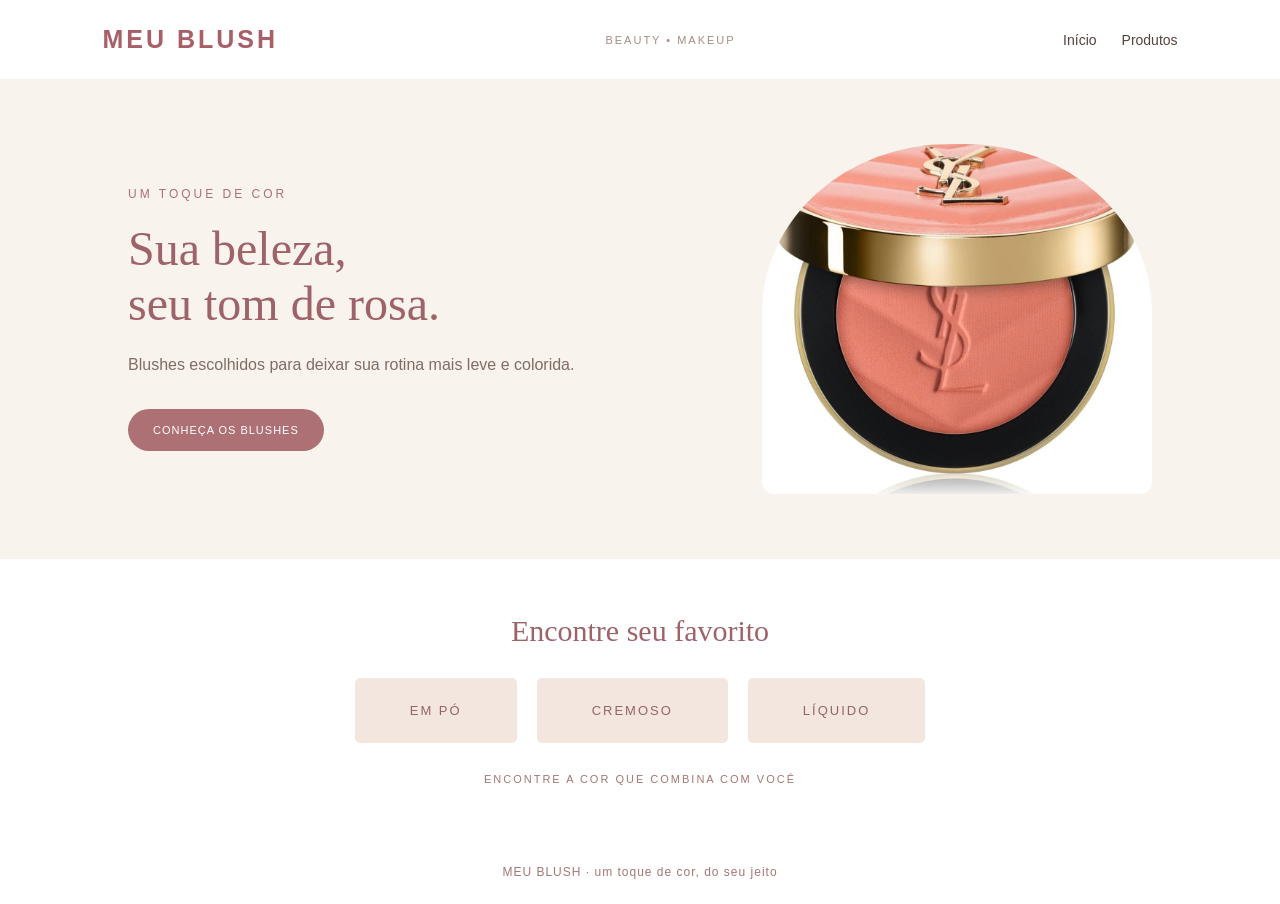
==== projetodedesign/index.html @ fe14c3e9 "adicionando projeto" ====
<!DOCTYPE html>
<html lang="pt-BR">
<head>
    <meta charset="UTF-8">
    <meta name="viewport" content="width=device-width, initial-scale=1.0">
    <title> Meu Blush | Início </title>
    <link rel="stylesheet" href="style.css">
</head>
<body>

<header class="cabecalho">
    <a href="index.html" class="logo">MEU BLUSH</a>
    <span class="sublogo"> BEAUTY • MAKEUP </span>

    <nav>
        <a href="index.html"> Início </a>
        <a href="produtos.html"> Produtos </a>
    </nav>
</header>

<main>
    <section class="inicio">
        <div class="inicio-texto">
            <p class="etiqueta"> UM TOQUE DE COR </p>

            <h1>Sua beleza,<br> seu tom de rosa. </h1>

            <p> Blushes escolhidos para deixar sua rotina mais leve e colorida. </p>

            <a href="produtos.html" class="botao">
                CONHEÇA OS BLUSHES
            </a>
        </div>

        <div class="imagem-inicio">
            <img src="./img/image.jpg"
                 alt="Blush de maquiagem">
        </div>
    </section>

    <section class="categorias">
        <h2> Encontre seu favorito </h2>

        <div class="categorias-lista">
            <div class="categoria"> EM PÓ </div>
            <div class="categoria"> CREMOSO </div>
            <div class="categoria"> LÍQUIDO </div>
        </div>

        <p> ENCONTRE A COR QUE COMBINA COM VOCÊ </p>
    </section>
</main>

<footer>
    MEU BLUSH · um toque de cor, do seu jeito
</footer>

</body>
</html>
---- projetodedesign/style.css ----
* {
    margin: 0;
    padding: 0;
    box-sizing: border-box;
}

body {
    font-family: Arial, sans-serif;
    background-color: #f8f3ed;
    color: #55423e;
}

.cabecalho {
    background-color: #fff;
    padding: 25px 8%;
    display: flex;
    align-items: center;
    justify-content: space-between;
    flex-wrap: wrap;
    gap: 15px;
}

.logo {
    color: #a85f68;
    font-size: 25px;
    font-weight: bold;
    letter-spacing: 3px;
    text-decoration: none;
}

.sublogo {
    color: #a78d83;
    font-size: 11px;
    letter-spacing: 2px;
}

nav {
    display: flex;
    gap: 25px;
}

nav a {
    color: #55423e;
    text-decoration: none;
    font-size: 14px;
}

nav a:hover {
    color: #b36c75;
}

.inicio {
    min-height: 480px;
    padding: 65px 10%;
    display: flex;
    align-items: center;
    justify-content: space-between;
    gap: 40px;
}

.inicio-texto {
    max-width: 480px;
}

.etiqueta {
    color: #ad7075;
    font-size: 12px;
    letter-spacing: 3px;
    margin-bottom: 20px;
}

.inicio h1,
.catalogo h1,
.detalhes h1 {
    font-family: Georgia, serif;
    font-size: 48px;
    font-weight: normal;
    color: #9e6269;
    margin-bottom: 20px;
}

.inicio-texto p:not(.etiqueta) {
    color: #806d65;
    line-height: 1.8;
    margin-bottom: 30px;
}

.imagem-inicio {
    width: 390px;
    height: 350px;
    background-color: #eadbd1;
    border-radius: 48% 48% 12px 12px;
    overflow: hidden;
}

.imagem-inicio img {
    width: 100%;
    height: 100%;
    object-fit: cover;
}

.botao {
    display: inline-block;
    background-color: #ad7075;
    color: white;
    padding: 15px 25px;
    border: none;
    border-radius: 30px;
    text-decoration: none;
    font-size: 11px;
    letter-spacing: 1px;
    cursor: pointer;
    transition: 0.3s;
}

.botao:hover {
    background-color: #89535b;
}

.categorias {
    text-align: center;
    padding: 55px 8%;
    background-color: #fff;
}

.categorias h2 {
    font-family: Georgia, serif;
    font-size: 30px;
    font-weight: normal;
    color: #9e6269;
    margin-bottom: 30px;
}

.categorias-lista {
    display: flex;
    justify-content: center;
    gap: 20px;
    flex-wrap: wrap;
    margin-bottom: 30px;
}

.categoria {
    background-color: #f3e6df;
    color: #95646a;
    padding: 25px 55px;
    border-radius: 5px;
    font-size: 13px;
    letter-spacing: 2px;
}

.categorias > p {
    font-size: 11px;
    letter-spacing: 2px;
    color: #a47773;
}

.catalogo {
    padding: 65px 8%;
    text-align: center;
}

.catalogo h1,
.detalhes h1 {
    font-size: 42px;
}

.catalogo > p:not(.etiqueta),
.detalhes-titulo > p:not(.etiqueta) {
    color: #806d65;
    margin-bottom: 25px;
}

.filtros {
    display: flex;
    justify-content: center;
    gap: 15px;
    margin: 35px 0;
}

.filtro {
    border: 1px solid #d8b8b2;
    background-color: transparent;
    color: #96656b;
    padding: 12px 25px;
    border-radius: 25px;
    cursor: pointer;
    font-size: 11px;
}

.filtro.ativo,
.filtro:hover {
    background-color: #ad7075;
    color: white;
}

.produtos-lista {
    display: grid;
    grid-template-columns: repeat(3, 1fr);
    gap: 25px;
}

.produto {
    position: relative;
    background-color: #fff;
    padding: 18px 18px 30px;
    border-radius: 8px;
    text-align: left;
}

.produto-imagem {
    height: 230px;
    background-color: #f1e5de;
    overflow: hidden;
    border-radius: 5px;
    margin-bottom: 20px;
}

.produto-imagem img {
    width: 100%;
    height: 100%;
    object-fit: cover;
}

.numero {
    color: #b38b80;
    font-size: 12px;
}

.mais-vendido {
    float: right;
    color: #a76a70;
    font-size: 10px;
    letter-spacing: 1px;
}

.produto h2 {
    color: #9e6269;
    font-size: 17px;
    margin: 15px 0 8px;
}

.produto p {
    color: #8d7c74;
    font-size: 13px;
    margin-bottom: 15px;
}

.produto strong {
    display: block;
    color: #614c47;
    margin-bottom: 20px;
}

.detalhes {
    padding: 55px 10%;
}

.detalhes-titulo {
    text-align: center;
    margin-bottom: 45px;
}

.produto-detalhe {
    display: grid;
    grid-template-columns: 1fr 1fr;
    align-items: center;
    gap: 55px;
    background-color: #fff;
    padding: 35px;
    border-radius: 8px;
}

.detalhe-imagem {
    height: 420px;
    background-color: #f1e5de;
    overflow: hidden;
    border-radius: 5px;
}

.detalhe-imagem img {
    width: 100%;
    height: 100%;
    object-fit: cover;
}

.detalhe-informacoes h2 {
    color: #9e6269;
    font-size: 25px;
    margin-bottom: 15px;
}

.detalhe-informacoes > strong {
    display: block;
    color: #614c47;
    font-size: 21px;
    margin-bottom: 35px;
}

.detalhe-informacoes h3 {
    color: #a47773;
    font-size: 12px;
    letter-spacing: 2px;
    margin-bottom: 15px;
}

.detalhe-informacoes > p {
    color: #806d65;
    line-height: 1.8;
    margin-bottom: 25px;
}

.caracteristicas {
    display: flex;
    flex-wrap: wrap;
    gap: 10px;
    margin-bottom: 30px;
}

.caracteristicas span {
    background-color: #f3e6df;
    color: #96656b;
    padding: 12px;
    font-size: 10px;
    border-radius: 20px;
}

.comprar {
    width: 100%;
}

.mensagem {
    color: #9e6269;
    font-size: 13px;
    margin-top: 15px;
}

footer {
    background-color: #fff;
    color: #a47773;
    text-align: center;
    padding: 25px;
    font-size: 12px;
    letter-spacing: 1px;
}

@media (max-width: 750px) {
    .cabecalho {
        justify-content: center;
        text-align: center;
    }

    nav {
        width: 100%;
        justify-content: center;
    }

    .inicio {
        flex-direction: column;
        text-align: center;
    }

    .imagem-inicio {
        width: 100%;
        max-width: 390px;
    }

    .produtos-lista {
        grid-template-columns: 1fr;
    }

    .produto-detalhe {
        grid-template-columns: 1fr;
        gap: 25px;
    }

    .detalhe-imagem {
        height: 300px;
    }

    .inicio h1 {
        font-size: 38px;
    }
}
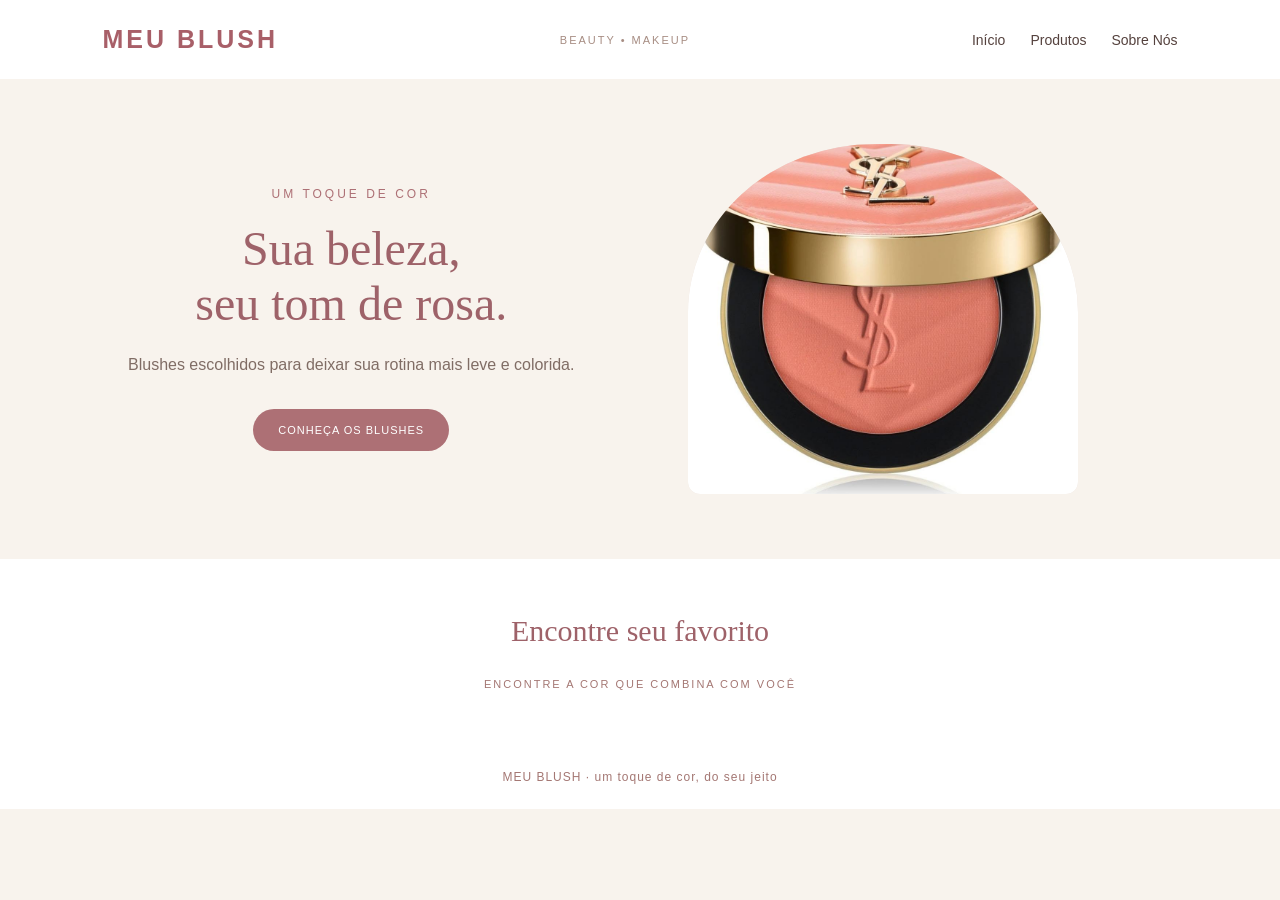
==== commit 55eb259d: "html precisa finalizar a barra de pesquisa e acrescentar o js" ====
--- a/projetodedesign/index.html
+++ b/projetodedesign/index.html
@@ -15,6 +15,7 @@
     <nav>
         <a href="index.html"> Início </a>
         <a href="produtos.html"> Produtos </a>
+        <a href="produtos.html"> Sobre Nós </a>
     </nav>
 </header>
 
@@ -41,12 +42,6 @@
     <section class="categorias">
         <h2> Encontre seu favorito </h2>
 
-        <div class="categorias-lista">
-            <div class="categoria"> EM PÓ </div>
-            <div class="categoria"> CREMOSO </div>
-            <div class="categoria"> LÍQUIDO </div>
-        </div>
-
         <p> ENCONTRE A COR QUE COMBINA COM VOCÊ </p>
     </section>
 </main>
--- a/projetodedesign/style.css
+++ b/projetodedesign/style.css
@@ -1,4 +1,3 @@
-
 * {
     margin: 0;
     padding: 0;
@@ -132,14 +131,6 @@
     margin-bottom: 30px;
 }
 
-.categorias-lista {
-    display: flex;
-    justify-content: center;
-    gap: 20px;
-    flex-wrap: wrap;
-    margin-bottom: 30px;
-}
-
 .categoria {
     background-color: #f3e6df;
     color: #95646a;
@@ -208,7 +199,7 @@
     text-align: left;
 }
 
-.produto-imagem {
+.dog-card-imagem {
     height: 230px;
     background-color: #f1e5de;
     overflow: hidden;
@@ -381,4 +372,132 @@
     .inicio h1 {
         font-size: 38px;
     }
+}
+
+.sobre {
+padding: 65px 10%;
+}
+
+.sobre-conteudo {
+display: grid;
+grid-template-columns: 1fr 1fr;
+align-items: center;
+gap: 50px;
+}
+
+.sobre-texto h1 {
+font-family: Georgia, serif;
+font-size: 45px;
+font-weight: normal;
+color: #9e6269;
+margin-bottom: 25px;
+}
+
+.sobre-texto h2 {
+font-family: Georgia, serif;
+color: #9e6269;
+font-weight: normal;
+margin: 30px 0 15px;
+}
+
+.sobre-texto p:not(.etiqueta) {
+color: #806d65;
+line-height: 1.9;
+margin-bottom: 18px;
+}
+
+.sobre-imagem {
+height: 380px;
+border-radius: 8px;
+overflow: hidden;
+background-color: #f1e5de;
+}
+
+.sobre-imagem img {
+width: 100%;
+height: 100%;
+object-fit: cover;
+}
+
+.sobre-final {
+text-align: center;
+background-color: #fff;
+padding: 55px 20px;
+margin-top: 55px;
+}
+
+.sobre-final h2 {
+font-family: Georgia, serif;
+color: #9e6269;
+font-size: 30px;
+font-weight: normal;
+margin-bottom: 15px;
+}
+
+.sobre-final p {
+color: #a47773;
+font-size: 11px;
+letter-spacing: 2px;
+margin-bottom: 25px;
+}
+
+@media (max-width: 750px) {
+.sobre-conteudo {
+grid-template-columns: 1fr;
+}
+
+.sobre-imagem {
+height: 300px;
+}
+}
+
+.pesquisa-produtos {
+display: flex;
+justify-content: center;
+gap: 10px;
+margin: 30px auto;
+max-width: 450px;
+}
+
+.pesquisa-produtos input {
+flex: 1;
+min-width: 0;
+padding: 14px 18px;
+border: 1px solid #d8b8b2;
+border-radius: 25px;
+outline: none;
+background-color: #fff;
+color: #55423e;
+}
+
+.pesquisa-produtos input:focus {
+border-color: #ad7075;
+}
+
+.pesquisa-produtos button {
+background-color: #ad7075;
+color: white;
+border: none;
+border-radius: 25px;
+padding: 12px 22px;
+cursor: pointer;
+}
+
+.pesquisa-produtos button:hover {
+background-color: #89535b;
+}
+
+.inicio{
+    justify-content: center;
+    text-align: center;
+}
+
+.inicio-texto{
+    display: flex;
+    flex-direction: column;
+    align-items: center;
+}
+
+.imagem-inicio{
+    margin: 0 auto;
 }
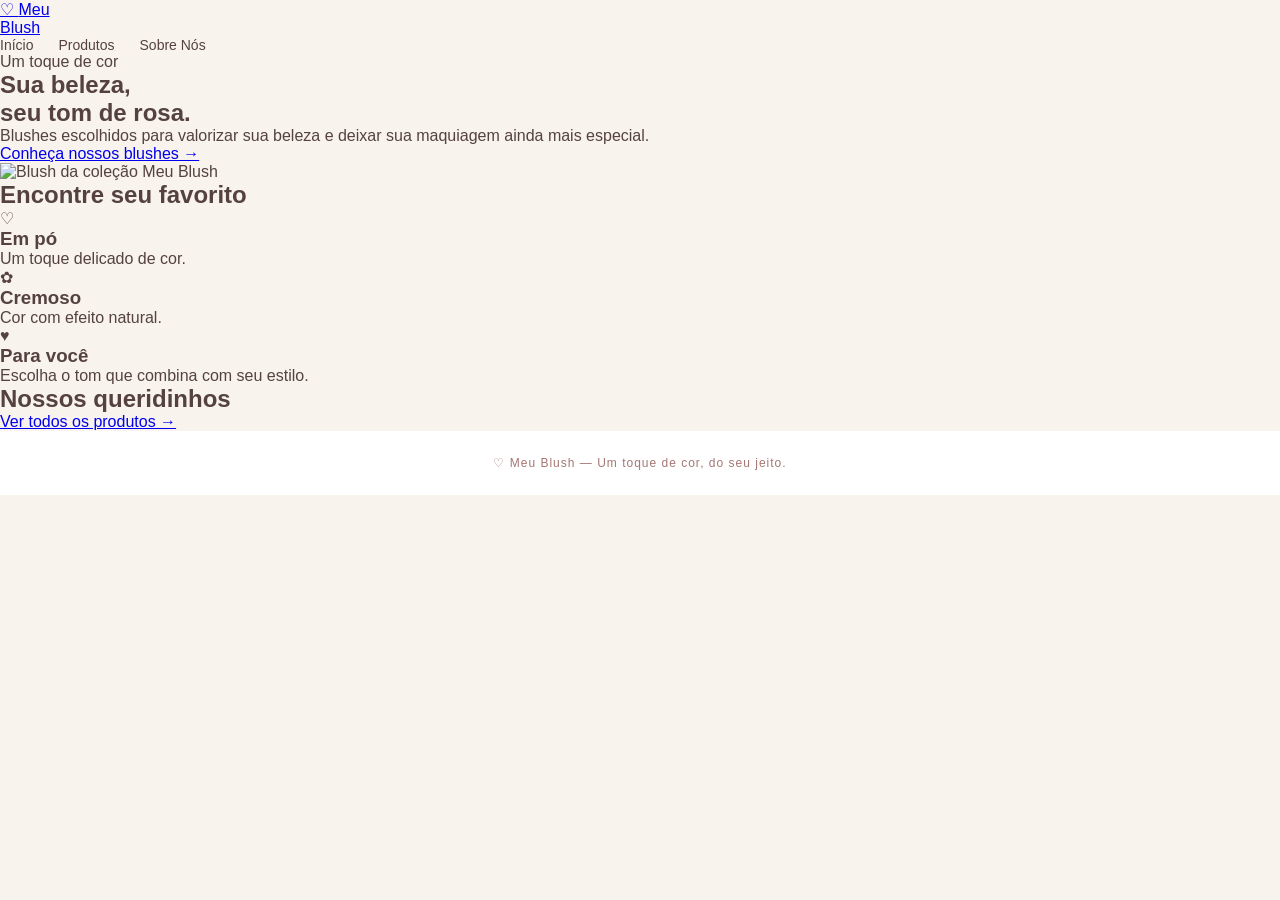
==== commit d8c104ab: "Refactor HTML structure and update content" ====
--- a/projetodedesign/index.html
+++ b/projetodedesign/index.html
@@ -8,47 +8,83 @@
 </head>
 <body>
 
-<header class="cabecalho">
-    <a href="index.html" class="logo">MEU BLUSH</a>
-    <span class="sublogo"> BEAUTY • MAKEUP </span>
-
-    <nav>
-        <a href="index.html"> Início </a>
-        <a href="produtos.html"> Produtos </a>
-        <a href="produtos.html"> Sobre Nós </a>
-    </nav>
+<header class="site-header">
+    <div class="container nav">
+        <a class="brand" href="index.html"><span class="brand-mark"> ♡ </span><span> Meu <br> Blush </span></a>
+        <nav class="nav-links">
+            <a class="active" href="index.html"> Início </a>
+            <a href="produtos.html"> Produtos </a>
+            <a href="sobre.html"> Sobre Nós </a>
+        </nav>
+    </div>
 </header>
 
 <main>
-    <section class="inicio">
-        <div class="inicio-texto">
-            <p class="etiqueta"> UM TOQUE DE COR </p>
-
-            <h1>Sua beleza,<br> seu tom de rosa. </h1>
-
-            <p> Blushes escolhidos para deixar sua rotina mais leve e colorida. </p>
-
-            <a href="produtos.html" class="botao">
-                CONHEÇA OS BLUSHES
-            </a>
+    <section class="container hero">
+        <div class="hero-copy">
+            <span class="eyebrow"> Um toque de cor </span>
+            <h1>Sua beleza,<br>seu tom de rosa.</h1>
+            <p> Blushes escolhidos para valorizar sua beleza e deixar sua maquiagem ainda mais especial. </p>
+             <a class="btn" href="produtos.html"> Conheça nossos blushes → </a>
         </div>
 
-        <div class="imagem-inicio">
-            <img src="./img/image.jpg"
-                 alt="Blush de maquiagem">
+        <div class="hero-image">
+            <img src="./img/destaque-blush.jpg" alt="Blush da coleção Meu Blush">
         </div>
     </section>
 
-    <section class="categorias">
-        <h2> Encontre seu favorito </h2>
+    <section class="container section">
+        <h2 class="section-title">Encontre seu favorito</h2>
+        <div class="benefits">
+            <article class="benefit">
+                <div class="benefit-icon">♡</div>
+                <h3>Em pó</h3>
+                <p>Um toque delicado de cor.</p>
+            </article>
 
-        <p> ENCONTRE A COR QUE COMBINA COM VOCÊ </p>
+            <article class="benefit">
+                <div class="benefit-icon">✿</div>
+                <h3>Cremoso</h3>
+                <p>Cor com efeito natural.</p>
+            </article>
+
+            <article class="benefit">
+                <div class="benefit-icon">♥</div>
+                <h3>Para você</h3>
+                <p>Escolha o tom que combina com seu estilo.</p>
+            </article>
+        </div>
+    </section>
+
+    <section class="container section">
+        <h2 class="section-title">Nossos queridinhos</h2>
+        <div class="product-grid" id="product-list"></div>
+        <p class="center">
+            <a class="btn" href="produtos.html">
+                Ver todos os produtos →
+            </a>
+        </p>
     </section>
 </main>
 
-<footer>
-    MEU BLUSH · um toque de cor, do seu jeito
+<footer class="site-footer">
+    <div class="container">
+        ♡ Meu Blush — Um toque de cor, do seu jeito.
+    </div>
 </footer>
+<script src="./script.js"></script>
 
+<script>
+    const product_list = document.getElementById("product-list");
+
+    window.addEventListener("load", function() {
+        product_list.innerHTML = "";
+
+        for (let i = 0; i < 3; i++) {
+            let item = lista[i];
+            product_list.append(item.card());
+        }
+    });
+</script>
 </body>
-</html>+</html>
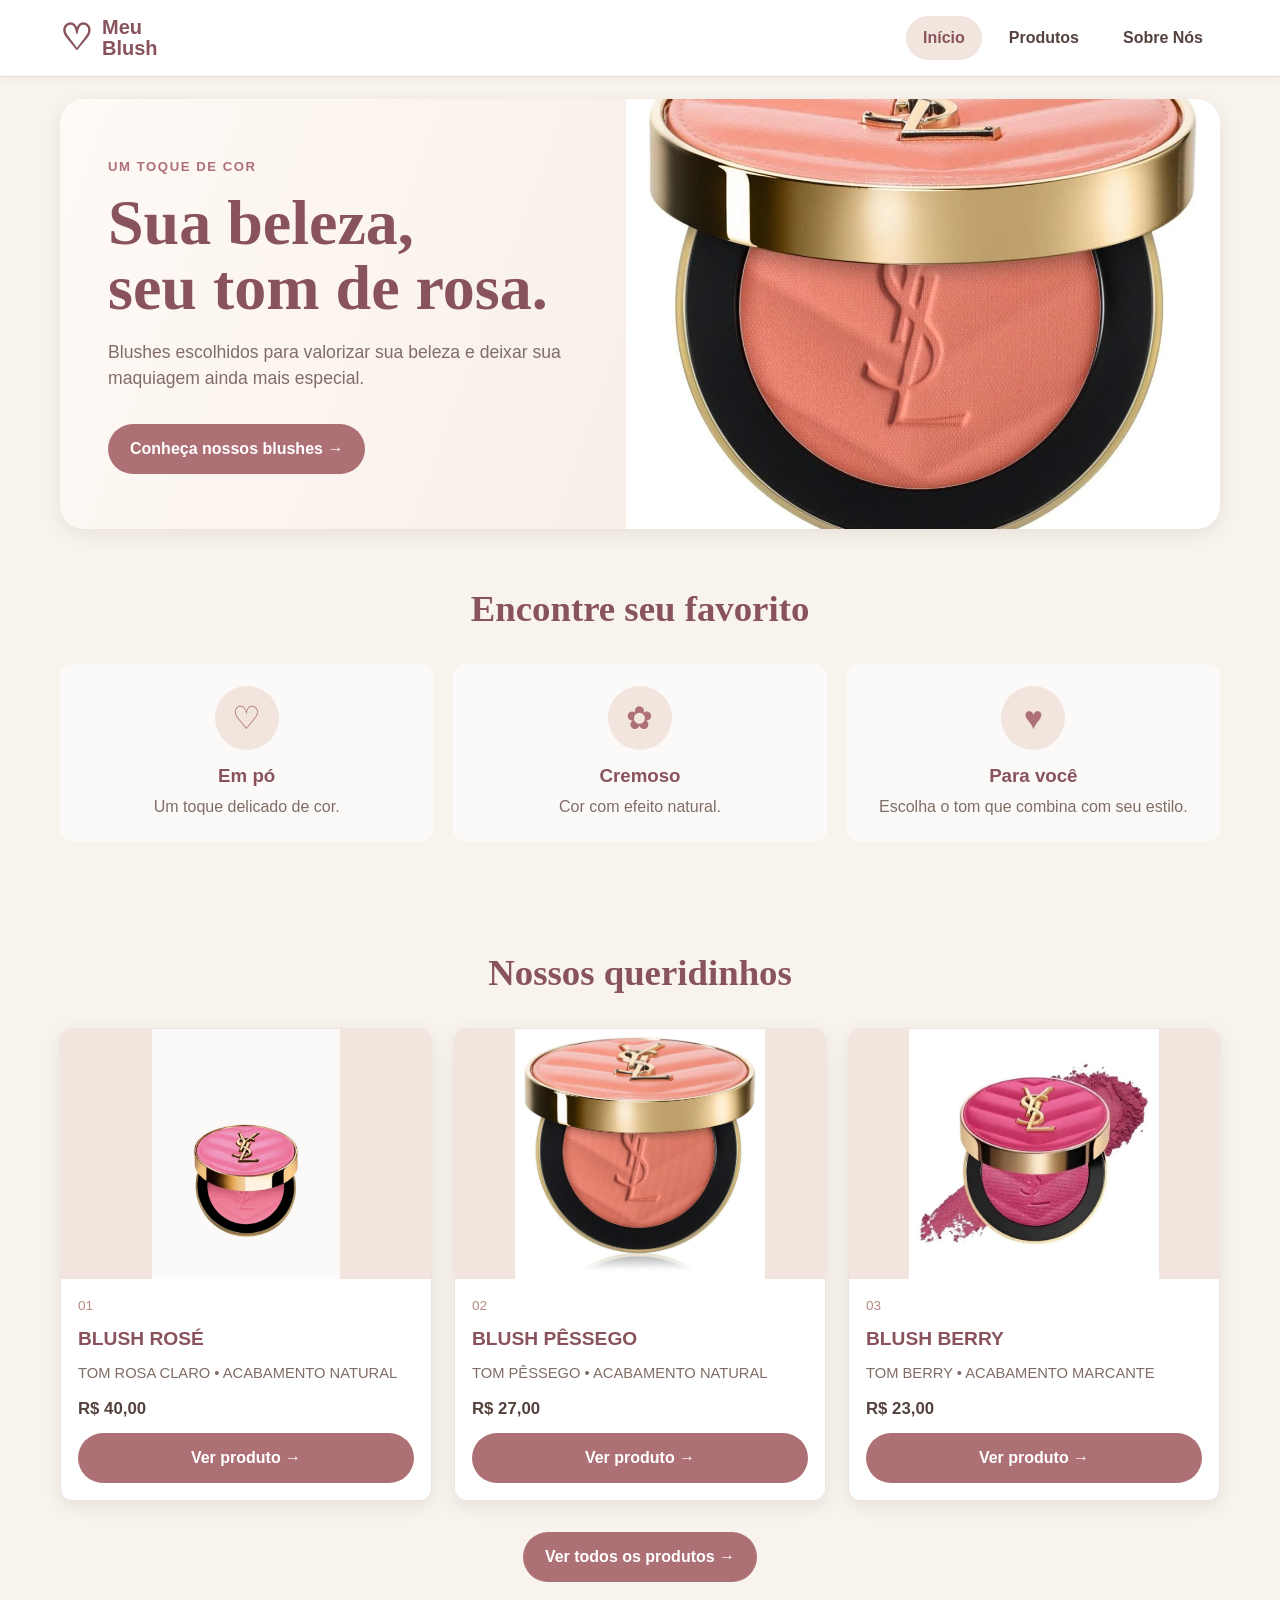
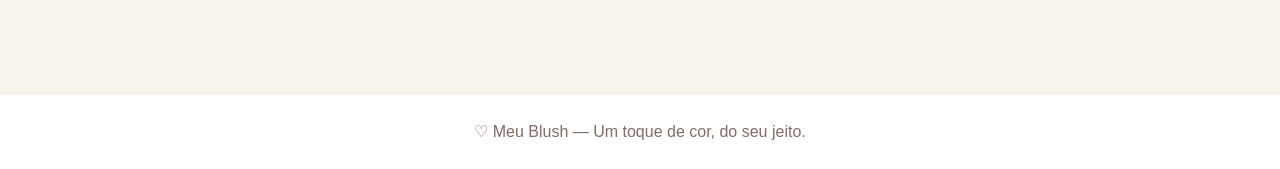
==== commit 053ead3d: "organizados" ====
--- a/projetodedesign/index.html
+++ b/projetodedesign/index.html
@@ -29,35 +29,35 @@
         </div>
 
         <div class="hero-image">
-            <img src="./img/destaque-blush.jpg" alt="Blush da coleção Meu Blush">
+            <img src="./img/image.jpg" alt="Blush da coleção Meu Blush">
         </div>
     </section>
 
     <section class="container section">
-        <h2 class="section-title">Encontre seu favorito</h2>
+        <h2 class="section-title"> Encontre seu favorito</h2>
         <div class="benefits">
             <article class="benefit">
                 <div class="benefit-icon">♡</div>
-                <h3>Em pó</h3>
-                <p>Um toque delicado de cor.</p>
+                <h3> Em pó </h3>
+                <p> Um toque delicado de cor. </p>
             </article>
 
             <article class="benefit">
                 <div class="benefit-icon">✿</div>
-                <h3>Cremoso</h3>
-                <p>Cor com efeito natural.</p>
+                <h3> Cremoso </h3>
+                <p> Cor com efeito natural. </p>
             </article>
 
             <article class="benefit">
                 <div class="benefit-icon">♥</div>
-                <h3>Para você</h3>
-                <p>Escolha o tom que combina com seu estilo.</p>
+                <h3> Para você </h3>
+                <p> Escolha o tom que combina com seu estilo. </p>
             </article>
         </div>
     </section>
 
     <section class="container section">
-        <h2 class="section-title">Nossos queridinhos</h2>
+        <h2 class="section-title"> Nossos queridinhos </h2>
         <div class="product-grid" id="product-list"></div>
         <p class="center">
             <a class="btn" href="produtos.html">
--- a/projetodedesign/style.css
+++ b/projetodedesign/style.css
@@ -1,503 +1,576 @@
+:root {
+    --cream: #f8f3ed;
+    --cream-2: #f1e5de;
+    --rose: #ad7075;
+    --rose-dark: #89535b;
+    --brown: #55423e;
+    --muted: #806d65;
+    --white: #fff;
+    --shadow: 0 5px 18px rgba(85, 66, 62, .10);
+    --radius: 12px;
+}
+
 * {
+    box-sizing: border-box;
+}
+
+html {
+    scroll-behavior: smooth;
+}
+
+body {
     margin: 0;
-    padding: 0;
-    box-sizing: border-box;
-}
-
-body {
-    font-family: Arial, sans-serif;
-    background-color: #f8f3ed;
-    color: #55423e;
-}
-
-.cabecalho {
-    background-color: #fff;
-    padding: 25px 8%;
+    color: var(--brown);
+    background: var(--cream);
+    font-family: Arial, Helvetica, sans-serif;
+    line-height: 1.5;
+}
+
+a {
+    color: inherit;
+    text-decoration: none;
+}
+
+img {
+    display: block;
+    width: 100%;
+    object-fit: cover;
+}
+
+.container {
+    width: min(1160px, calc(100% - 40px));
+    margin: 0 auto;
+}
+
+/* CABEÇALHO */
+
+.site-header {
+    position: sticky;
+    top: 0;
+    z-index: 10;
+    background: rgba(255,255,255,.96);
+    border-bottom: 1px solid #eadbd4;
+    box-shadow: 0 2px 10px rgba(50,30,10,.04);
+}
+
+.nav {
+    min-height: 76px;
     display: flex;
     align-items: center;
     justify-content: space-between;
+    gap: 24px;
+}
+
+.brand {
+    display: flex;
+    align-items: center;
+    gap: 10px;
+    color: var(--rose-dark);
+    font-size: 1.25rem;
+    font-weight: 800;
+    line-height: 1.05;
+}
+
+.brand-mark {
+    font-size: 2.25rem;
+}
+
+.nav-links {
+    display: flex;
+    align-items: center;
+    gap: 10px;
     flex-wrap: wrap;
-    gap: 15px;
-}
-
-.logo {
-    color: #a85f68;
-    font-size: 25px;
-    font-weight: bold;
-    letter-spacing: 3px;
-    text-decoration: none;
-}
-
-.sublogo {
-    color: #a78d83;
-    font-size: 11px;
-    letter-spacing: 2px;
-}
-
-nav {
-    display: flex;
-    gap: 25px;
-}
-
-nav a {
-    color: #55423e;
-    text-decoration: none;
-    font-size: 14px;
-}
-
-nav a:hover {
-    color: #b36c75;
-}
-
-.inicio {
-    min-height: 480px;
-    padding: 65px 10%;
-    display: flex;
-    align-items: center;
-    justify-content: space-between;
-    gap: 40px;
-}
-
-.inicio-texto {
-    max-width: 480px;
-}
-
-.etiqueta {
-    color: #ad7075;
-    font-size: 12px;
-    letter-spacing: 3px;
-    margin-bottom: 20px;
-}
-
-.inicio h1,
-.catalogo h1,
-.detalhes h1 {
+}
+
+.nav-links a {
+    padding: 10px 17px;
+    border-radius: 30px;
+    font-weight: 700;
+}
+
+.nav-links a:hover,
+.nav-links a.active {
+    background: var(--cream-2);
+    color: var(--rose-dark);
+}
+
+/* PÁGINA INICIAL */
+
+.hero {
+    margin-top: 22px;
+    min-height: 430px;
+    overflow: hidden;
+    border-radius: 24px;
+    display: grid;
+    grid-template-columns: 1fr 1.05fr;
+    align-items: center;
+    background: linear-gradient(110deg, #fffaf6, #f1e5de);
+    box-shadow: var(--shadow);
+}
+
+.hero-copy {
+    padding: 55px 48px;
+}
+
+.eyebrow {
+    color: var(--rose);
+    font-weight: 800;
+    text-transform: uppercase;
+    letter-spacing: .12em;
+    font-size: .82rem;
+}
+
+.hero h1 {
+    color: var(--rose-dark);
     font-family: Georgia, serif;
-    font-size: 48px;
-    font-weight: normal;
-    color: #9e6269;
-    margin-bottom: 20px;
-}
-
-.inicio-texto p:not(.etiqueta) {
-    color: #806d65;
-    line-height: 1.8;
-    margin-bottom: 30px;
-}
-
-.imagem-inicio {
-    width: 390px;
-    height: 350px;
-    background-color: #eadbd1;
-    border-radius: 48% 48% 12px 12px;
+    font-size: clamp(2.7rem, 5vw, 4.5rem);
+    line-height: 1.02;
+    margin: 12px 0 18px;
+}
+
+.hero p {
+    max-width: 470px;
+    font-size: 1.1rem;
+    color: var(--muted);
+}
+
+.hero-image {
+    height: 430px;
+    background: var(--cream-2);
+}
+
+.hero-image img {
+    height: 100%;
+}
+
+/* BOTÕES */
+
+.btn {
+    display: inline-flex;
+    align-items: center;
+    justify-content: center;
+    gap: 9px;
+    border: 0;
+    border-radius: 30px;
+    padding: 13px 22px;
+    margin-top: 15px;
+    background: var(--rose);
+    color: white;
+    font-weight: 800;
+    cursor: pointer;
+    transition: transform .2s, filter .2s;
+}
+
+.btn:hover {
+    transform: translateY(-2px);
+    filter: brightness(.96);
+    background: var(--rose-dark);
+}
+
+/* SEÇÕES */
+
+.section {
+    padding: 52px 0;
+}
+
+.section-title {
+    text-align: center;
+    color: var(--rose-dark);
+    font-family: Georgia, serif;
+    font-size: clamp(1.7rem, 3vw, 2.3rem);
+    margin: 0 0 28px;
+}
+
+.benefits {
+    display: grid;
+    grid-template-columns: repeat(3, 1fr);
+    gap: 20px;
+    text-align: center;
+}
+
+.benefit {
+    padding: 22px;
+    background: rgba(255,255,255,.65);
+    border-radius: var(--radius);
+}
+
+.benefit-icon {
+    width: 64px;
+    height: 64px;
+    margin: 0 auto 12px;
+    display: grid;
+    place-items: center;
+    border-radius: 50%;
+    background: var(--cream-2);
+    color: var(--rose);
+    font-size: 2rem;
+}
+
+.benefit h3 {
+    margin: 5px 0;
+    color: var(--rose-dark);
+}
+
+.benefit p {
+    margin: 0;
+    color: var(--muted);
+}
+
+/* CARTÕES DOS PRODUTOS */
+
+.product-grid {
+    display: grid;
+    grid-template-columns: repeat(3, 1fr);
+    gap: 22px;
+}
+
+.product-card {
+    background: white;
+    border-radius: var(--radius);
     overflow: hidden;
-}
-
-.imagem-inicio img {
+    box-shadow: var(--shadow);
+    border: 1px solid #eee3dd;
+}
+
+.product-card > img {
+    height: 250px;
+    background: var(--cream-2);
+    object-fit: contain;
+}
+
+.product-card-body {
+    padding: 17px;
+}
+
+.product-number {
+    color: #b38b80;
+    font-size: .85rem;
+}
+
+.product-card h3 {
+    color: var(--rose-dark);
+    margin: 8px 0;
+    font-size: 1.2rem;
+}
+
+.product-meta {
+    color: var(--muted);
+    font-size: .92rem;
+    margin: 5px 0 12px;
+}
+
+.product-price {
+    display: block;
+    color: var(--brown);
+    font-size: 1.05rem;
+}
+
+.product-card .btn {
     width: 100%;
-    height: 100%;
-    object-fit: cover;
-}
-
-.botao {
-    display: inline-block;
-    background-color: #ad7075;
-    color: white;
-    padding: 15px 25px;
-    border: none;
-    border-radius: 30px;
-    text-decoration: none;
-    font-size: 11px;
-    letter-spacing: 1px;
-    cursor: pointer;
-    transition: 0.3s;
-}
-
-.botao:hover {
-    background-color: #89535b;
-}
-
-.categorias {
-    text-align: center;
-    padding: 55px 8%;
-    background-color: #fff;
-}
-
-.categorias h2 {
+    margin-top: 12px;
+}
+
+.center {
+    text-align: center;
+}
+
+/* CATÁLOGO */
+
+.page-heading {
+    margin: 28px 0;
+    padding: 32px 20px;
+    text-align: center;
+    border-radius: var(--radius);
+    background: var(--cream-2);
+}
+
+.page-heading h1 {
+    margin: 8px 0 0;
+    color: var(--rose-dark);
     font-family: Georgia, serif;
-    font-size: 30px;
-    font-weight: normal;
-    color: #9e6269;
-    margin-bottom: 30px;
-}
-
-.categoria {
-    background-color: #f3e6df;
-    color: #95646a;
-    padding: 25px 55px;
-    border-radius: 5px;
-    font-size: 13px;
-    letter-spacing: 2px;
-}
-
-.categorias > p {
-    font-size: 11px;
-    letter-spacing: 2px;
-    color: #a47773;
-}
-
-.catalogo {
-    padding: 65px 8%;
-    text-align: center;
-}
-
-.catalogo h1,
-.detalhes h1 {
-    font-size: 42px;
-}
-
-.catalogo > p:not(.etiqueta),
-.detalhes-titulo > p:not(.etiqueta) {
-    color: #806d65;
-    margin-bottom: 25px;
-}
-
-.filtros {
+    font-size: clamp(1.8rem, 4vw, 2.5rem);
+}
+
+.page-heading p {
+    margin: 8px 0 0;
+    color: var(--muted);
+}
+
+/* PESQUISA */
+
+.filters {
     display: flex;
     justify-content: center;
-    gap: 15px;
-    margin: 35px 0;
-}
-
-.filtro {
+    gap: 12px;
+    margin: 24px 0 18px;
+}
+
+.filters input {
+    width: min(430px, 75%);
+    min-width: 0;
+    padding: 13px 17px;
     border: 1px solid #d8b8b2;
-    background-color: transparent;
-    color: #96656b;
-    padding: 12px 25px;
-    border-radius: 25px;
+    border-radius: 30px;
+    background: white;
+    font: inherit;
+}
+
+.filters .btn {
+    margin: 0;
+}
+
+/* FILTROS */
+
+.category-filters {
+    display: flex;
+    justify-content: center;
+    flex-wrap: wrap;
+    gap: 12px;
+    margin: 0 0 30px;
+}
+
+.filter-btn {
+    border: 1px solid #d8b8b2;
+    background: transparent;
+    color: var(--rose-dark);
+    padding: 10px 23px;
+    border-radius: 30px;
     cursor: pointer;
-    font-size: 11px;
-}
-
-.filtro.ativo,
-.filtro:hover {
-    background-color: #ad7075;
+}
+
+.filter-btn:hover,
+.filter-btn.active {
+    background: var(--rose);
     color: white;
 }
 
-.produtos-lista {
-    display: grid;
-    grid-template-columns: repeat(3, 1fr);
-    gap: 25px;
-}
-
-.produto {
-    position: relative;
-    background-color: #fff;
-    padding: 18px 18px 30px;
-    border-radius: 8px;
-    text-align: left;
-}
-
-.dog-card-imagem {
-    height: 230px;
-    background-color: #f1e5de;
-    overflow: hidden;
-    border-radius: 5px;
-    margin-bottom: 20px;
-}
-
-.produto-imagem img {
-    width: 100%;
-    height: 100%;
-    object-fit: cover;
-}
-
-.numero {
-    color: #b38b80;
-    font-size: 12px;
-}
-
-.mais-vendido {
-    float: right;
-    color: #a76a70;
-    font-size: 10px;
-    letter-spacing: 1px;
-}
-
-.produto h2 {
-    color: #9e6269;
-    font-size: 17px;
-    margin: 15px 0 8px;
-}
-
-.produto p {
-    color: #8d7c74;
-    font-size: 13px;
-    margin-bottom: 15px;
-}
-
-.produto strong {
-    display: block;
-    color: #614c47;
-    margin-bottom: 20px;
-}
-
-.detalhes {
-    padding: 55px 10%;
-}
-
-.detalhes-titulo {
-    text-align: center;
-    margin-bottom: 45px;
-}
-
-.produto-detalhe {
+.empty-message {
+    text-align: center;
+    color: var(--muted);
+    padding: 25px;
+}
+
+/* DETALHES DO PRODUTO */
+
+.detail-layout {
     display: grid;
     grid-template-columns: 1fr 1fr;
-    align-items: center;
-    gap: 55px;
-    background-color: #fff;
-    padding: 35px;
-    border-radius: 8px;
-}
-
-.detalhe-imagem {
-    height: 420px;
-    background-color: #f1e5de;
+    gap: 36px;
+    align-items: center;
+    padding: 26px;
+    background: white;
+    border-radius: 22px;
+    box-shadow: var(--shadow);
+}
+
+.detail-photo {
+    height: 480px;
+    border-radius: 16px;
     overflow: hidden;
-    border-radius: 5px;
-}
-
-.detalhe-imagem img {
-    width: 100%;
+    background: var(--cream-2);
+}
+
+.detail-photo img {
     height: 100%;
-    object-fit: cover;
-}
-
-.detalhe-informacoes h2 {
-    color: #9e6269;
-    font-size: 25px;
-    margin-bottom: 15px;
-}
-
-.detalhe-informacoes > strong {
-    display: block;
-    color: #614c47;
-    font-size: 21px;
-    margin-bottom: 35px;
-}
-
-.detalhe-informacoes h3 {
-    color: #a47773;
-    font-size: 12px;
-    letter-spacing: 2px;
-    margin-bottom: 15px;
-}
-
-.detalhe-informacoes > p {
-    color: #806d65;
+    object-fit: contain;
+}
+
+.back-link {
+    display: inline-block;
+    margin-bottom: 18px;
+    color: var(--muted);
+    font-weight: 700;
+}
+
+.detail-info h1 {
+    color: var(--rose-dark);
+    font-family: Georgia, serif;
+    font-size: 2.5rem;
+    margin: 10px 0;
+}
+
+.detail-info p {
+    color: var(--muted);
+}
+
+.detail-price {
+    color: var(--brown) !important;
+    font-size: 1.4rem;
+    font-weight: 800;
+}
+
+.detail-list {
+    list-style: none;
+    padding: 0;
+    margin: 20px 0;
+}
+
+.detail-list li {
+    padding: 11px 0;
+    border-bottom: 1px solid #eadfce;
+    color: var(--muted);
+}
+
+.detail-list strong {
+    color: var(--rose-dark);
+}
+
+/* SOBRE NÓS */
+
+.about-layout {
+    display: grid;
+    grid-template-columns: 1fr 1fr;
+    gap: 40px;
+    align-items: center;
+}
+
+.about-layout h1 {
+    color: var(--rose-dark);
+    font: normal 2.8rem Georgia, serif;
+    margin: 12px 0 20px;
+}
+
+.about-layout h2 {
+    color: var(--rose-dark);
+    font: normal 1.6rem Georgia, serif;
+    margin-top: 28px;
+}
+
+.about-layout p {
+    color: var(--muted);
     line-height: 1.8;
-    margin-bottom: 25px;
-}
-
-.caracteristicas {
-    display: flex;
-    flex-wrap: wrap;
-    gap: 10px;
-    margin-bottom: 30px;
-}
-
-.caracteristicas span {
-    background-color: #f3e6df;
-    color: #96656b;
-    padding: 12px;
-    font-size: 10px;
-    border-radius: 20px;
-}
-
-.comprar {
-    width: 100%;
-}
-
-.mensagem {
-    color: #9e6269;
-    font-size: 13px;
-    margin-top: 15px;
-}
-
-footer {
-    background-color: #fff;
-    color: #a47773;
-    text-align: center;
-    padding: 25px;
-    font-size: 12px;
-    letter-spacing: 1px;
-}
-
-@media (max-width: 750px) {
-    .cabecalho {
-        justify-content: center;
-        text-align: center;
-    }
-
-    nav {
+}
+
+.about-image {
+    height: 390px;
+    border-radius: 18px;
+    overflow: hidden;
+    background: var(--cream-2);
+}
+
+.about-image img {
+    height: 100%;
+}
+
+.banner {
+    margin: 45px 0 10px;
+    padding: 32px;
+    border-radius: var(--radius);
+    background: var(--rose-dark);
+    color: white;
+    text-align: center;
+}
+
+.banner h2 {
+    margin: 0 0 5px;
+    font-family: Georgia, serif;
+    font-weight: normal;
+}
+
+.banner p {
+    margin: 5px 0;
+}
+
+.banner .btn {
+    background: white;
+    color: var(--rose-dark);
+}
+
+/* RODAPÉ */
+
+.site-footer {
+    padding: 25px 0;
+    background: #fff;
+    color: var(--muted);
+    text-align: center;
+    margin-top: 45px;
+}
+
+/* RESPONSIVIDADE */
+
+@media (max-width: 850px) {
+    .hero {
+        grid-template-columns: 1fr;
+    }
+
+    .hero-copy {
+        padding: 38px 30px;
+    }
+
+    .hero-image {
+        height: 300px;
+    }
+
+    .product-grid {
+        grid-template-columns: repeat(2, 1fr);
+    }
+
+    .benefits {
+        grid-template-columns: repeat(2, 1fr);
+    }
+
+    .detail-layout,
+    .about-layout {
+        grid-template-columns: 1fr;
+    }
+
+    .detail-photo {
+        height: 380px;
+    }
+}
+
+@media (max-width: 560px) {
+    .container {
+        width: min(100% - 24px, 1160px);
+    }
+
+    .nav {
+        padding: 12px 0;
+        align-items: flex-start;
+        flex-direction: column;
+        gap: 10px;
+    }
+
+    .nav-links {
+        gap: 3px;
+    }
+
+    .nav-links a {
+        padding: 8px 11px;
+        font-size: .9rem;
+    }
+
+    .hero h1 {
+        font-size: 2.7rem;
+    }
+
+    .product-grid {
+        grid-template-columns: 1fr;
+    }
+
+    .benefits {
+        grid-template-columns: 1fr;
+        gap: 8px;
+    }
+
+    .filters {
+        flex-direction: column;
+    }
+
+    .filters input {
         width: 100%;
-        justify-content: center;
-    }
-
-    .inicio {
-        flex-direction: column;
-        text-align: center;
-    }
-
-    .imagem-inicio {
-        width: 100%;
-        max-width: 390px;
-    }
-
-    .produtos-lista {
-        grid-template-columns: 1fr;
-    }
-
-    .produto-detalhe {
-        grid-template-columns: 1fr;
-        gap: 25px;
-    }
-
-    .detalhe-imagem {
+    }
+
+    .detail-layout {
+        padding: 14px;
+        gap: 20px;
+    }
+
+    .detail-photo {
         height: 300px;
     }
 
-    .inicio h1 {
-        font-size: 38px;
-    }
-}
-
-.sobre {
-padding: 65px 10%;
-}
-
-.sobre-conteudo {
-display: grid;
-grid-template-columns: 1fr 1fr;
-align-items: center;
-gap: 50px;
-}
-
-.sobre-texto h1 {
-font-family: Georgia, serif;
-font-size: 45px;
-font-weight: normal;
-color: #9e6269;
-margin-bottom: 25px;
-}
-
-.sobre-texto h2 {
-font-family: Georgia, serif;
-color: #9e6269;
-font-weight: normal;
-margin: 30px 0 15px;
-}
-
-.sobre-texto p:not(.etiqueta) {
-color: #806d65;
-line-height: 1.9;
-margin-bottom: 18px;
-}
-
-.sobre-imagem {
-height: 380px;
-border-radius: 8px;
-overflow: hidden;
-background-color: #f1e5de;
-}
-
-.sobre-imagem img {
-width: 100%;
-height: 100%;
-object-fit: cover;
-}
-
-.sobre-final {
-text-align: center;
-background-color: #fff;
-padding: 55px 20px;
-margin-top: 55px;
-}
-
-.sobre-final h2 {
-font-family: Georgia, serif;
-color: #9e6269;
-font-size: 30px;
-font-weight: normal;
-margin-bottom: 15px;
-}
-
-.sobre-final p {
-color: #a47773;
-font-size: 11px;
-letter-spacing: 2px;
-margin-bottom: 25px;
-}
-
-@media (max-width: 750px) {
-.sobre-conteudo {
-grid-template-columns: 1fr;
-}
-
-.sobre-imagem {
-height: 300px;
-}
-}
-
-.pesquisa-produtos {
-display: flex;
-justify-content: center;
-gap: 10px;
-margin: 30px auto;
-max-width: 450px;
-}
-
-.pesquisa-produtos input {
-flex: 1;
-min-width: 0;
-padding: 14px 18px;
-border: 1px solid #d8b8b2;
-border-radius: 25px;
-outline: none;
-background-color: #fff;
-color: #55423e;
-}
-
-.pesquisa-produtos input:focus {
-border-color: #ad7075;
-}
-
-.pesquisa-produtos button {
-background-color: #ad7075;
-color: white;
-border: none;
-border-radius: 25px;
-padding: 12px 22px;
-cursor: pointer;
-}
-
-.pesquisa-produtos button:hover {
-background-color: #89535b;
-}
-
-.inicio{
-    justify-content: center;
-    text-align: center;
-}
-
-.inicio-texto{
-    display: flex;
-    flex-direction: column;
-    align-items: center;
-}
-
-.imagem-inicio{
-    margin: 0 auto;
-}+    .about-image {
+        height: 300px;
+    }
+}
